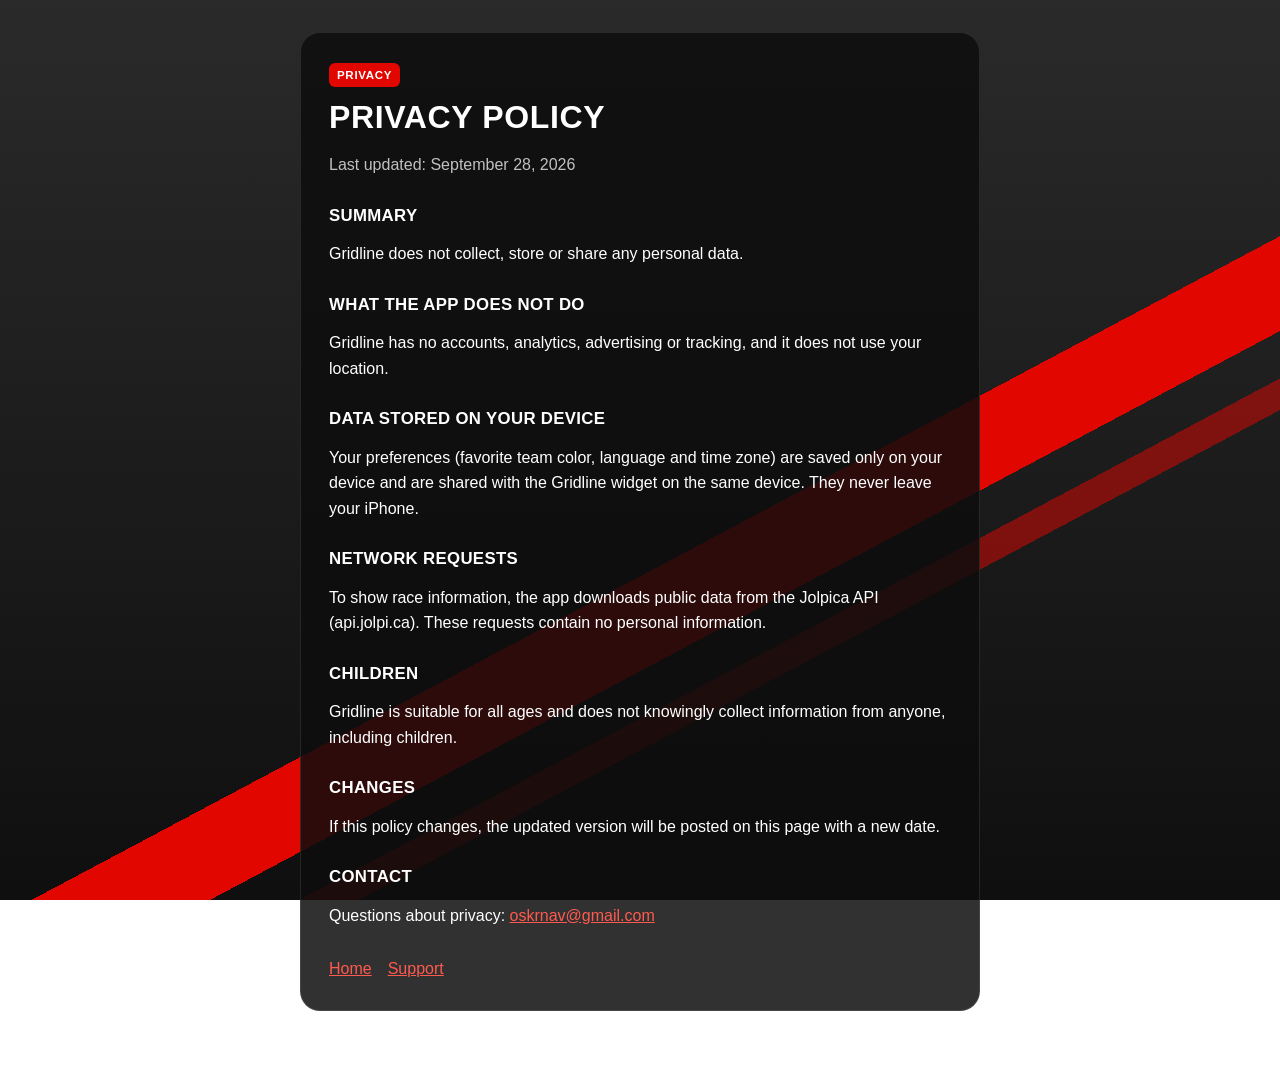
==== privacy/index.html @ 079837dd "Gridline: páginas de inicio, soporte y privacidad Co-Authored-By: Claude Opus 5.5 <noreply@anthropic" ====
<!doctype html>
<html lang="en">
<head>
  <meta charset="utf-8">
  <meta name="viewport" content="width=device-width, initial-scale=1">
  <title>Gridline Privacy Policy</title>
  <meta name="description" content="Gridline does not collect any personal data.">
  <link rel="stylesheet" href="/style.css">
</head>
<body>
  <main>
    <span class="badge">Privacy</span>
    <h1>Privacy Policy</h1>
    <p class="dim">Last updated: September 28, 2026</p>

    <h2>Summary</h2>
    <p>Gridline does not collect, store or share any personal data.</p>

    <h2>What the app does not do</h2>
    <p>Gridline has no accounts, analytics, advertising or tracking, and it does not use your location.</p>

    <h2>Data stored on your device</h2>
    <p>Your preferences (favorite team color, language and time zone) are saved only on your device and are shared with the Gridline widget on the same device. They never leave your iPhone.</p>

    <h2>Network requests</h2>
    <p>To show race information, the app downloads public data from the Jolpica API (api.jolpi.ca). These requests contain no personal information.</p>

    <h2>Children</h2>
    <p>Gridline is suitable for all ages and does not knowingly collect information from anyone, including children.</p>

    <h2>Changes</h2>
    <p>If this policy changes, the updated version will be posted on this page with a new date.</p>

    <h2>Contact</h2>
    <p>Questions about privacy: <a href="mailto:oskrnav@gmail.com?subject=Gridline%20privacy">oskrnav@gmail.com</a></p>

    <nav>
      <a href="/">Home</a>
      <a href="/support/">Support</a>
    </nav>
  </main>
  <footer>Gridline is an unofficial app and is not affiliated with Formula 1, the FIA or any team.</footer>
</body>
</html>
---- style.css ----
/* Estilo "pit wall" de Gridline: panel oscuro sobre franjas diagonales rojas. */
:root {
  --bg: #121212;
  --panel: rgba(13, 13, 13, 0.85);
  --border: rgba(255, 255, 255, 0.1);
  --text: #ffffff;
  --dim: rgba(255, 255, 255, 0.74);
  --accent: #e10600;
}

* { box-sizing: border-box; }

body {
  margin: 0;
  min-height: 100vh;
  background:
    linear-gradient(152deg, transparent 58%, var(--accent) 58%, var(--accent) 64%, transparent 64%, transparent 67%, rgba(225, 6, 0, 0.5) 67%, rgba(225, 6, 0, 0.5) 69%, transparent 69%),
    linear-gradient(#2a2a2a, #0f0f0f);
  background-attachment: fixed;
  color: var(--text);
  font: 16px/1.6 -apple-system, BlinkMacSystemFont, "Segoe UI", Roboto, sans-serif;
  padding: 32px 16px;
}

main {
  max-width: 680px;
  margin: 0 auto;
  background: var(--panel);
  border: 1px solid var(--border);
  border-radius: 20px;
  padding: 28px;
}

h1, h2 {
  font-weight: 900;
  font-stretch: expanded;
  text-transform: uppercase;
  letter-spacing: 0.02em;
  line-height: 1.15;
}

h1 { font-size: 2rem; margin: 0 0 4px; }
h2 { font-size: 1.05rem; margin: 28px 0 8px; }

.badge {
  display: inline-block;
  background: var(--accent);
  color: #fff;
  font-size: 0.72rem;
  font-weight: 800;
  text-transform: uppercase;
  letter-spacing: 0.06em;
  padding: 3px 8px;
  border-radius: 6px;
  margin-bottom: 12px;
}

.dim { color: var(--dim); }
a { color: #ff5a4f; }
a:focus-visible { outline: 2px solid #fff; outline-offset: 2px; }

nav { margin-top: 28px; display: flex; gap: 16px; flex-wrap: wrap; }

footer { max-width: 680px; margin: 16px auto 0; font-size: 0.8rem; color: var(--dim); text-align: center; }
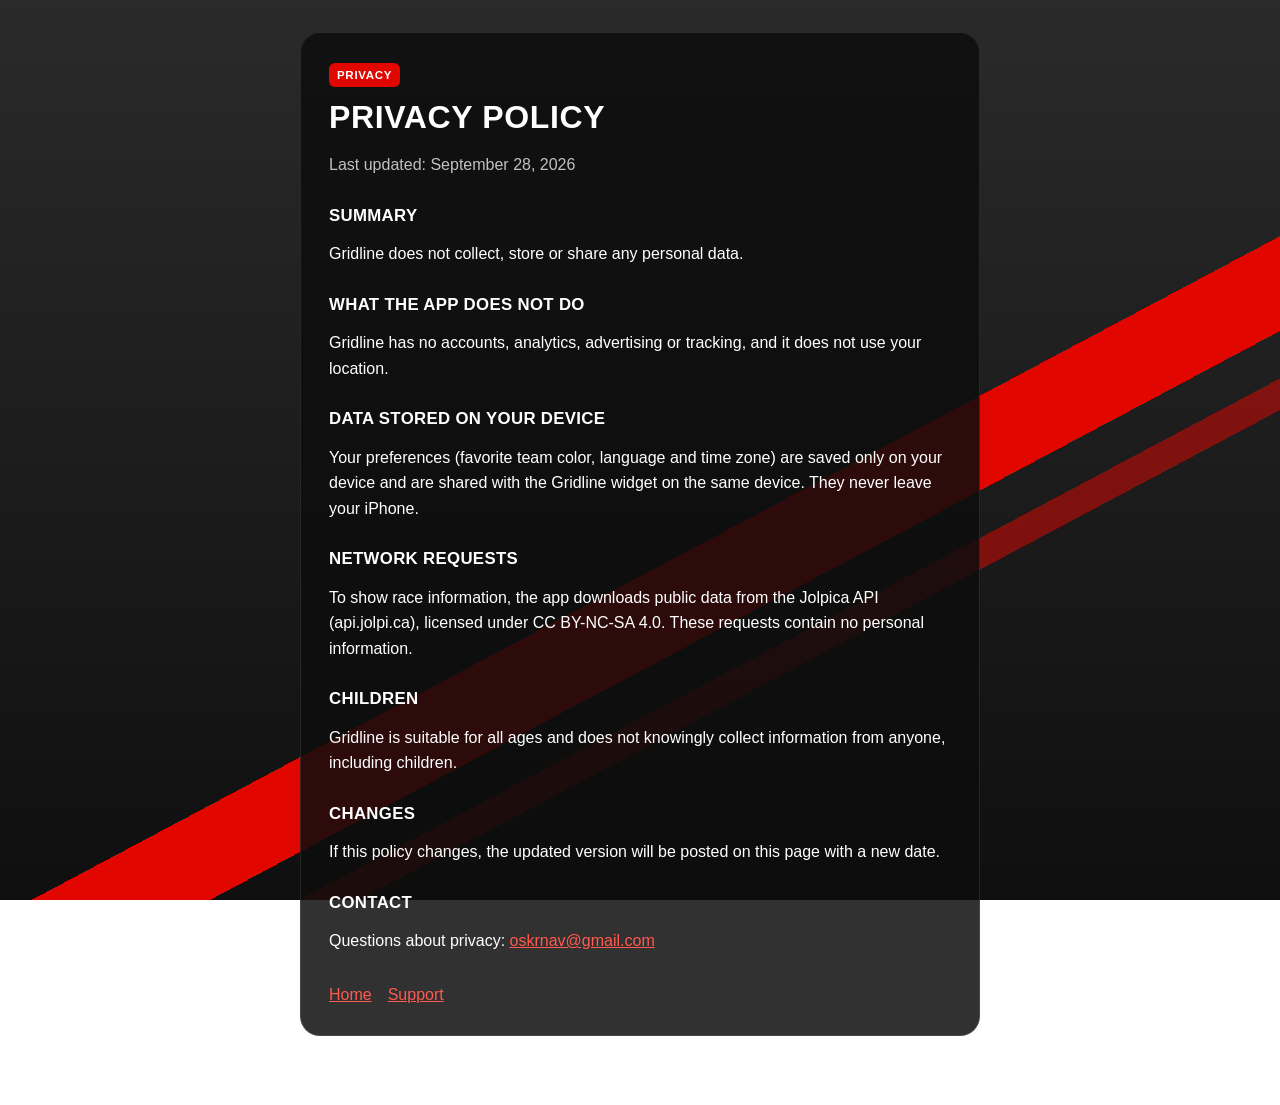
==== commit d7e14555: "Atribución CC BY-NC-SA 4.0 de Jolpica-F1 Co-Authored-By: Claude Opus 5.5 <noreply@anthropic.com>" ====
--- a/privacy/index.html
+++ b/privacy/index.html
@@ -5,6 +5,7 @@
   <meta name="viewport" content="width=device-width, initial-scale=1">
   <title>Gridline Privacy Policy</title>
   <meta name="description" content="Gridline does not collect any personal data.">
+  <link rel="icon" type="image/png" href="/img/favicon.png">
   <link rel="stylesheet" href="/style.css">
 </head>
 <body>
@@ -23,7 +24,7 @@
     <p>Your preferences (favorite team color, language and time zone) are saved only on your device and are shared with the Gridline widget on the same device. They never leave your iPhone.</p>
 
     <h2>Network requests</h2>
-    <p>To show race information, the app downloads public data from the Jolpica API (api.jolpi.ca). These requests contain no personal information.</p>
+    <p>To show race information, the app downloads public data from the Jolpica API (api.jolpi.ca), licensed under CC BY-NC-SA 4.0. These requests contain no personal information.</p>
 
     <h2>Children</h2>
     <p>Gridline is suitable for all ages and does not knowingly collect information from anyone, including children.</p>
